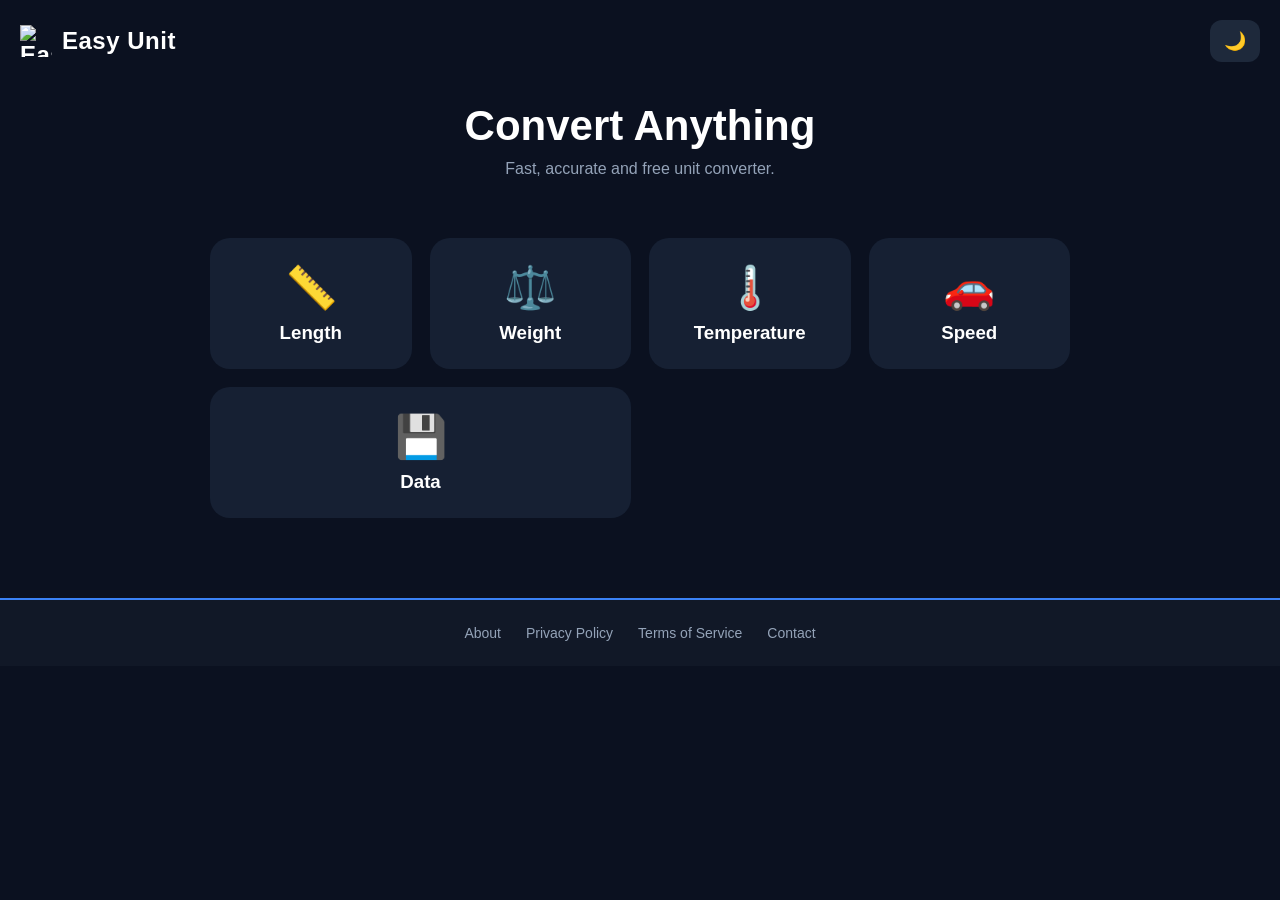
==== index.html @ 38a6069c "Add files via upload" ====
<!DOCTYPE html>
<html lang="en">
<head>
<meta charset="UTF-8">
<meta name="viewport" content="width=device-width, initial-scale=1.0">
<title>Unit Converter</title>
<link rel="icon" type="image/png" href="logo.png">
<link rel="stylesheet" href="style.css">
</head>

<body>

<div class="container">

  <div class="navbar">
    <div class="logo">
    <img src="logo.png" alt="Easy Unit Logo">
    <span>Easy Unit</span>
</div>
    <button id="themeBtn">🌙</button>
  </div>

  <div class="hero">
    <h1>Convert Anything</h1>
    <p>Fast, accurate and free unit converter.</p>
  </div>

  <div class="grid">

    <a class="card" href="length.html"><span>📏</span><h3>Length</h3></a>
    <a class="card" href="weight.html"><span>⚖️</span><h3>Weight</h3></a>
    <a class="card" href="temperature.html"><span>🌡️</span><h3>Temperature</h3></a>
    <a class="card" href="speed.html"><span>🚗</span><h3>Speed</h3></a>
    <a class="card" href="data.html"><span>💾</span><h3>Data</h3></a>

  </div>

</div>

<!-- Footer -->
<footer class="footer">
    <a href="about.html">About</a>
    <a href="privacy.html">Privacy Policy</a>
    <a href="terms.html">Terms of Service</a>
    <a href="contact.html">Contact</a>
</footer>

<script src="script.js"></script>

</body>
</html>
---- style.css ----
*{
    margin:0;
    padding:0;
    box-sizing:border-box;
    font-family:Arial,sans-serif;
}

body{
    background:#0b1120;
    color:white;
    min-height:100vh;
}

/* ===== NAVBAR ===== */
.navbar{
    display:flex;
    justify-content:space-between;
    align-items:center;
    padding:20px;
}

.logo{
    display:flex;
    align-items:center;
    gap:10px;
    font-size:24px;
    font-weight:bold;
    letter-spacing:0.5px;
    color:white;
    text-decoration:none;
}

.logo img{
    width:32px;
    height:32px;
    object-fit:contain;
    transition:0.3s;
}

.logo:hover img{
    transform:rotate(-8deg) scale(1.08);
}

.logo:visited{
    color:white;
}

.logo:hover{
    color:white;
}

body.light .logo{
    color:#111827;
}

body.light .logo:visited{
    color:#111827;
}

body.light .logo:hover{
    color:#111827;
}

.logo img{
    width:32px;
    height:32px;
    object-fit:contain;
    transition:0.3s;
}

.logo:hover img{
    transform:rotate(-8deg) scale(1.08);
}

#themeBtn{
    background:#1e293b;
    color:white;
    border:none;
    padding:10px 14px;
    border-radius:12px;
    cursor:pointer;
    font-size:18px;
}

/* ===== HERO ===== */
.hero{
    text-align:center;
    padding:20px;
}

.hero h1{
    font-size:42px;
    margin-bottom:10px;
}

.hero p{
    color:#94a3b8;
    margin-bottom:20px;
}

/* ===== GRID ===== */
.grid{
    display:grid;
    grid-template-columns:repeat(auto-fit,minmax(140px,1fr));
    gap:18px;
    padding:20px;
    max-width:900px;
    margin:auto;
}

.card{
    background:#162033;
    border-radius:20px;
    padding:25px;
    text-align:center;
    text-decoration:none;
    color:white;
    transition:0.3s;
}

.card:hover{
    background:#1d2b45;
    transform:translateY(-6px);
}

.card span{
    font-size:42px;
    display:block;
    margin-bottom:10px;
}

/* ===== 🔥 DATA CARD RECTANGLE ===== */
a[href="data.html"]{
    grid-column: span 2;
}

/* ===== CONVERTER ===== */
.page-navbar{
    display:flex;
    justify-content:space-between;
    align-items:center;
    padding:20px;
}

.converter{
    max-width:500px;
    margin:40px auto;
    padding:20px;
    background:#162033;
    border-radius:20px;
}

.converter input,
.converter select{
    width:100%;
    margin:10px 0;
    padding:14px;
    border-radius:12px;
    border:1px solid #334155;
    background:#0f172a;
    color:white;
}

.converter button{
    width:100%;
    padding:14px;
    border:none;
    border-radius:12px;
    background:#2563eb;
    color:white;
    cursor:pointer;
}

.converter button:hover{
    background:#1d4ed8;
}

#result{
    text-align:center;
    margin-top:20px;
    font-size:22px;
    color:#22c55e;
}

/* ===== LIGHT MODE ===== */
body.light{
    background:#f8fafc;
    color:#111827;
}

body.light .card,
body.light .converter{
    background:#ffffff;
    color:#111827;
}

body.light .converter input,
body.light .converter select{
    background:#f1f5f9;
    color:#111827;
    border:1px solid #cbd5e1;
}

body.light #themeBtn{
    background:#e2e8f0;
    color:#111827;
}

body.light .hero p{
    color:#475569;
}

/* ===== FOOTER ===== */
.footer {
    margin-top: 60px;
    background: #111827;
    padding: 25px 20px;
    display: flex;
    justify-content: center;
    gap: 25px;
    flex-wrap: wrap;
    border-top: 2px solid #3b82f6;
}

.footer a {
    color: #94a3b8;
    text-decoration: none;
    font-size: 14px;
    transition: 0.3
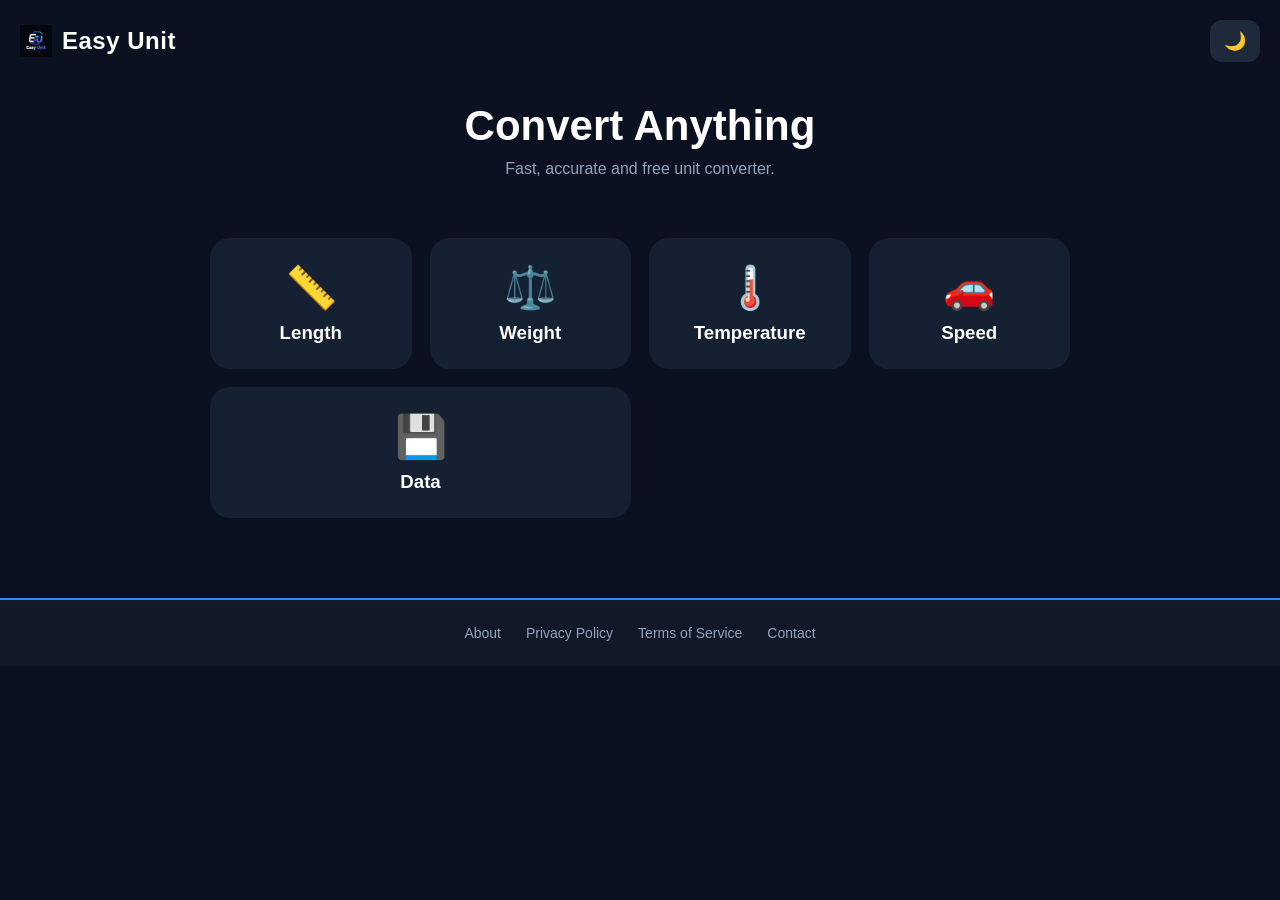
==== commit 6f064722: "Update index.html" ====
--- a/index.html
+++ b/index.html
@@ -6,6 +6,8 @@
 <title>Unit Converter</title>
 <link rel="icon" type="image/png" href="logo.png">
 <link rel="stylesheet" href="style.css">
+  <script async src="https://pagead2.googlesyndication.com/pagead/js/adsbygoogle.js?client=ca-pub-1781527635783769"
+     crossorigin="anonymous"></script>
 </head>
 
 <body>
@@ -48,4 +50,4 @@
 <script src="script.js"></script>
 
 </body>
-</html>+</html>
